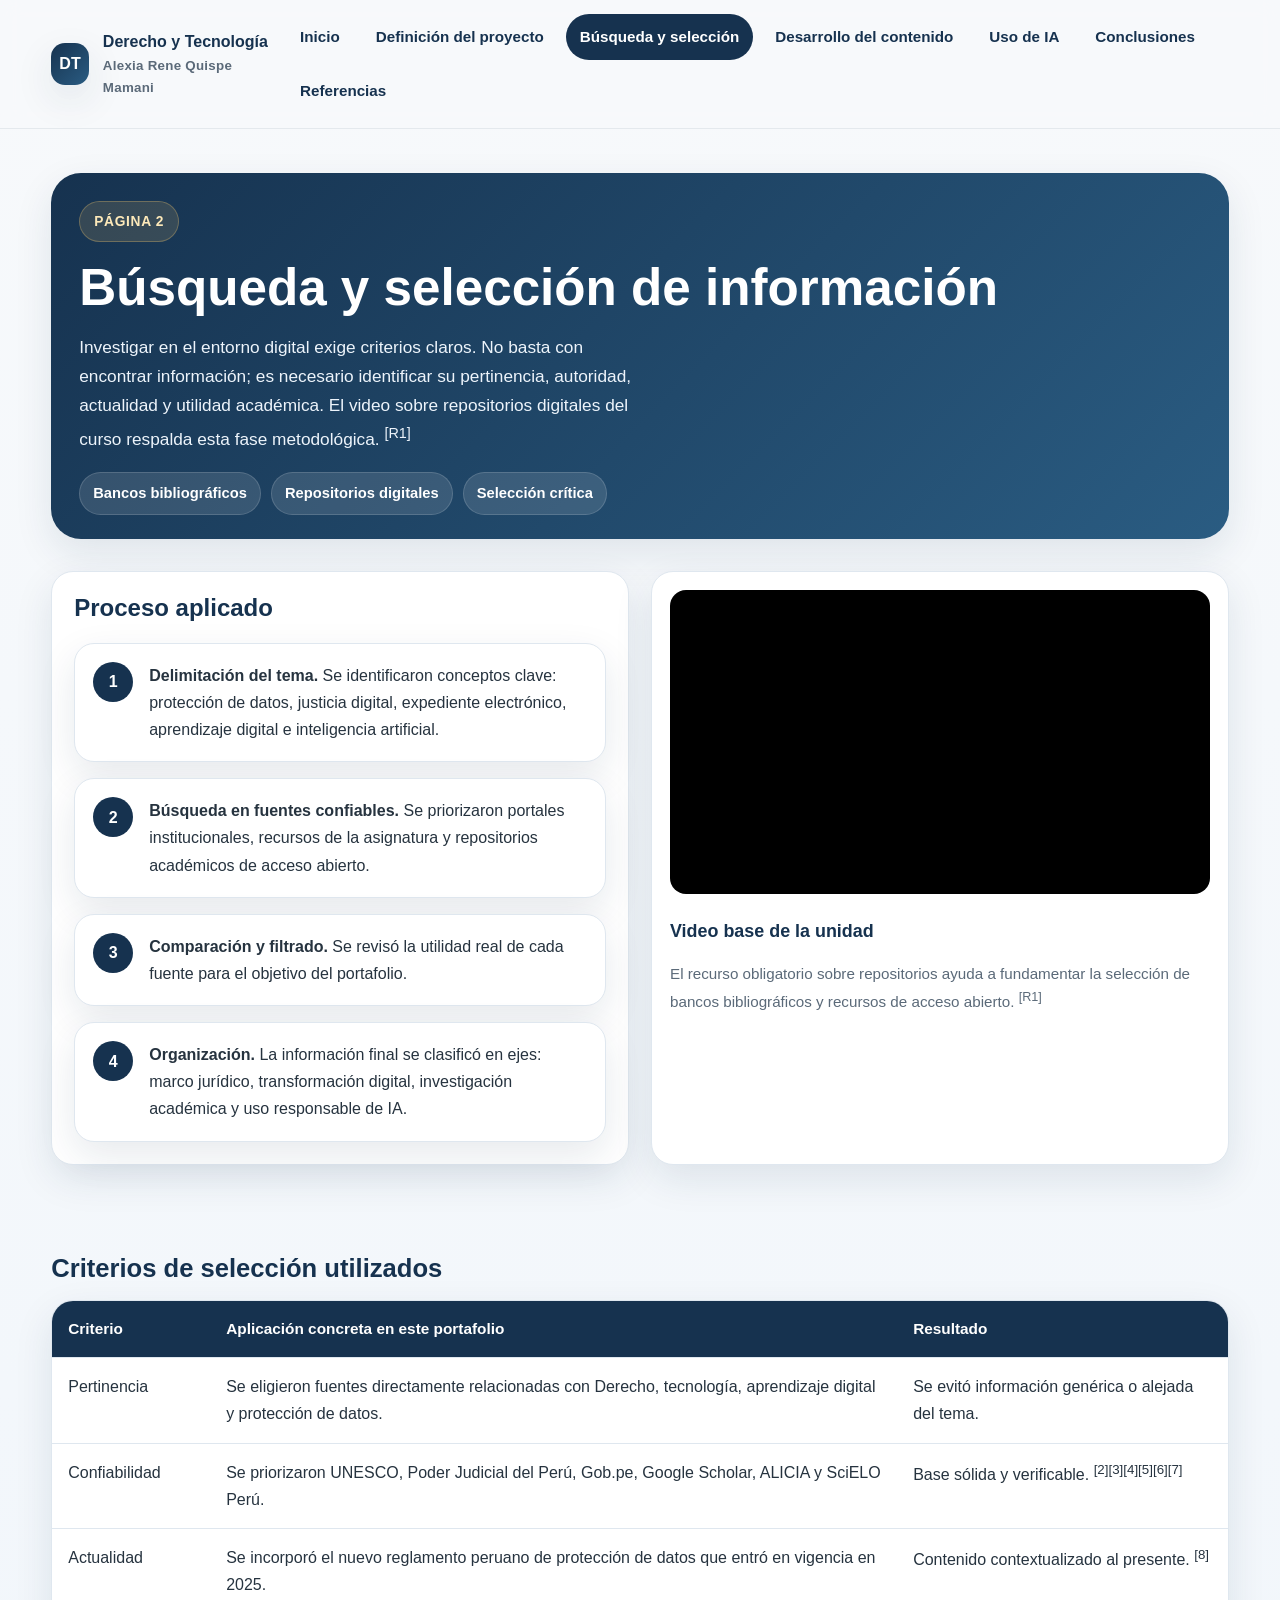
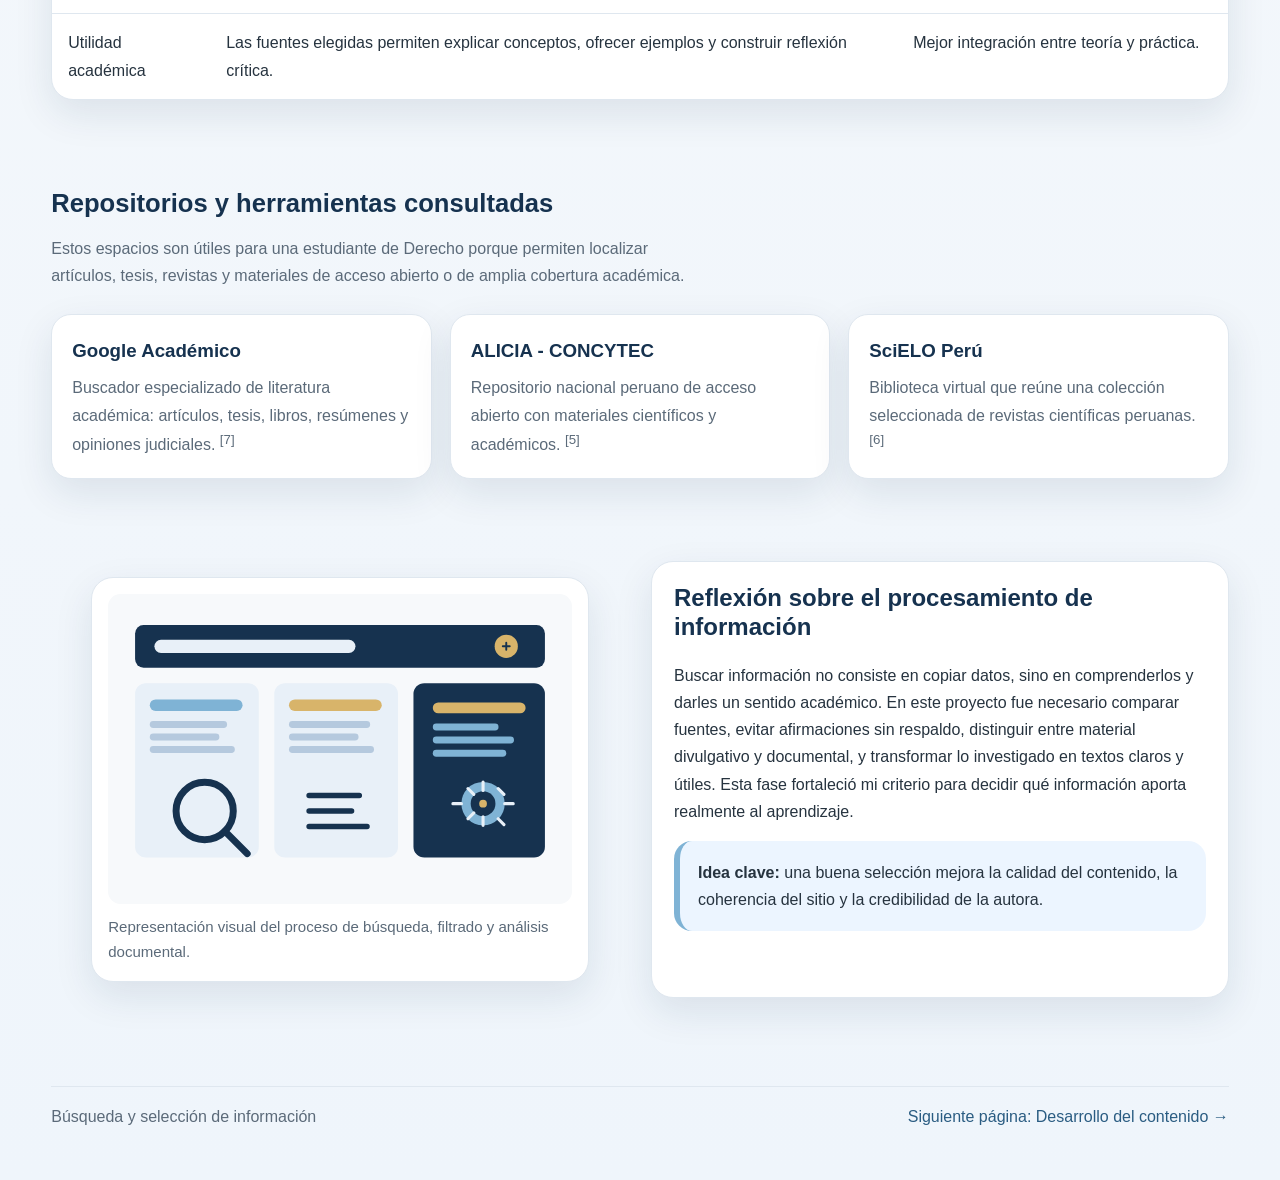
==== busqueda.html @ c864f61f "Nuevo" ====
<!doctype html>
<html lang="es">
<head>
  <meta charset="utf-8">
  <meta name="viewport" content="width=device-width, initial-scale=1">
  <title>Búsqueda y selección de información | Derecho y Tecnología</title>
  <meta name="description" content="Proceso de búsqueda, selección y procesamiento de información jurídica y académica.">
  <link rel="stylesheet" href="style.css">
</head>
<body id="top">
  <header class="topbar">
    <div class="wrapper nav">
      <a class="brand" href="index.html"><span class="brand-mark">DT</span><span>Derecho y Tecnología<small>Alexia Rene Quispe Mamani</small></span></a>
      <button class="menu-toggle" aria-label="Abrir menú">Menú</button>
      <nav class="nav-links">
        <a href="index.html">Inicio</a>
        <a href="proyecto.html">Definición del proyecto</a>
        <a href="busqueda.html">Búsqueda y selección</a>
        <a href="contenido.html">Desarrollo del contenido</a>
        <a href="ia.html">Uso de IA</a>
        <a href="conclusiones.html">Conclusiones</a>
        <a href="referencias.html">Referencias</a>
      </nav>
    </div>
  </header>

  <main>
    <section class="page-hero">
      <div class="wrapper page-hero-panel">
        <span class="kicker">Página 2</span>
        <h1>Búsqueda y selección de información</h1>
        <p>Investigar en el entorno digital exige criterios claros. No basta con encontrar información; es necesario identificar su pertinencia, autoridad, actualidad y utilidad académica. El video sobre repositorios digitales del curso respalda esta fase metodológica. <sup>[R1]</sup></p>
        <div class="page-meta">
          <span class="badge">Bancos bibliográficos</span>
          <span class="badge">Repositorios digitales</span>
          <span class="badge">Selección crítica</span>
        </div>
      </div>
    </section>

    <section class="section">
      <div class="wrapper grid-2">
        <article class="card">
          <h2>Proceso aplicado</h2>
          <div class="steps">
            <div class="step"><strong>Delimitación del tema.</strong> Se identificaron conceptos clave: protección de datos, justicia digital, expediente electrónico, aprendizaje digital e inteligencia artificial.</div>
            <div class="step"><strong>Búsqueda en fuentes confiables.</strong> Se priorizaron portales institucionales, recursos de la asignatura y repositorios académicos de acceso abierto.</div>
            <div class="step"><strong>Comparación y filtrado.</strong> Se revisó la utilidad real de cada fuente para el objetivo del portafolio.</div>
            <div class="step"><strong>Organización.</strong> La información final se clasificó en ejes: marco jurídico, transformación digital, investigación académica y uso responsable de IA.</div>
          </div>
        </article>
        <article class="video-card">
          <iframe src="https://www.youtube-nocookie.com/embed/v54XHqP-WAU" title="Repositorios de Recursos Educativos Digitales" loading="lazy" allowfullscreen></iframe>
          <h3>Video base de la unidad</h3>
          <p class="small">El recurso obligatorio sobre repositorios ayuda a fundamentar la selección de bancos bibliográficos y recursos de acceso abierto. <sup>[R1]</sup></p>
        </article>
      </div>
    </section>

    <section class="section">
      <div class="wrapper">
        <h2 class="section-title">Criterios de selección utilizados</h2>
        <div class="table-wrap">
          <table>
            <thead>
              <tr><th>Criterio</th><th>Aplicación concreta en este portafolio</th><th>Resultado</th></tr>
            </thead>
            <tbody>
              <tr><td>Pertinencia</td><td>Se eligieron fuentes directamente relacionadas con Derecho, tecnología, aprendizaje digital y protección de datos.</td><td>Se evitó información genérica o alejada del tema.</td></tr>
              <tr><td>Confiabilidad</td><td>Se priorizaron UNESCO, Poder Judicial del Perú, Gob.pe, Google Scholar, ALICIA y SciELO Perú.</td><td>Base sólida y verificable. <sup>[2][3][4][5][6][7]</sup></td></tr>
              <tr><td>Actualidad</td><td>Se incorporó el nuevo reglamento peruano de protección de datos que entró en vigencia en 2025.</td><td>Contenido contextualizado al presente. <sup>[8]</sup></td></tr>
              <tr><td>Utilidad académica</td><td>Las fuentes elegidas permiten explicar conceptos, ofrecer ejemplos y construir reflexión crítica.</td><td>Mejor integración entre teoría y práctica.</td></tr>
            </tbody>
          </table>
        </div>
      </div>
    </section>

    <section class="section">
      <div class="wrapper">
        <h2 class="section-title">Repositorios y herramientas consultadas</h2>
        <p class="section-intro">Estos espacios son útiles para una estudiante de Derecho porque permiten localizar artículos, tesis, revistas y materiales de acceso abierto o de amplia cobertura académica.</p>
        <div class="link-cards">
          <a class="link-card" href="https://scholar.google.com/?hl=es" target="_blank" rel="noopener">
            <h3>Google Académico</h3>
            <p>Buscador especializado de literatura académica: artículos, tesis, libros, resúmenes y opiniones judiciales. <sup>[7]</sup></p>
          </a>
          <a class="link-card" href="https://alicia.concytec.gob.pe/vufind/" target="_blank" rel="noopener">
            <h3>ALICIA - CONCYTEC</h3>
            <p>Repositorio nacional peruano de acceso abierto con materiales científicos y académicos. <sup>[5]</sup></p>
          </a>
          <a class="link-card" href="https://www.scielo.org.pe/" target="_blank" rel="noopener">
            <h3>SciELO Perú</h3>
            <p>Biblioteca virtual que reúne una colección seleccionada de revistas científicas peruanas. <sup>[6]</sup></p>
          </a>
        </div>
      </div>
    </section>

    <section class="section">
      <div class="wrapper grid-2">
        <figure class="figure">
          <img src="assets/search-research.svg" alt="Ilustración de investigación digital, búsqueda y evaluación de evidencias.">
          <figcaption>Representación visual del proceso de búsqueda, filtrado y análisis documental.</figcaption>
        </figure>
        <article class="card">
          <h2>Reflexión sobre el procesamiento de información</h2>
          <p>Buscar información no consiste en copiar datos, sino en comprenderlos y darles un sentido académico. En este proyecto fue necesario comparar fuentes, evitar afirmaciones sin respaldo, distinguir entre material divulgativo y documental, y transformar lo investigado en textos claros y útiles. Esta fase fortaleció mi criterio para decidir qué información aporta realmente al aprendizaje.</p>
          <div class="note"><strong>Idea clave:</strong> una buena selección mejora la calidad del contenido, la coherencia del sitio y la credibilidad de la autora.</div>
        </article>
      </div>
    </section>
  </main>

  <footer class="footer"><div class="wrapper footer-bar"><div>Búsqueda y selección de información</div><div><a href="contenido.html">Siguiente página: Desarrollo del contenido →</a></div></div></footer>
  <a class="to-top" href="#top" aria-label="Volver arriba">↑</a>
  <script src="script.js"></script>
</body>
</html>
---- style.css ----
:root{
  --bg:#f7f9fb;
  --surface:#ffffff;
  --surface-2:#eef4fa;
  --primary:#16324f;
  --primary-2:#2a5c82;
  --accent:#d8b46a;
  --accent-2:#7fb3d5;
  --text:#26333f;
  --muted:#5b6a79;
  --line:#dfe7ef;
  --success:#2f855a;
  --radius:22px;
  --shadow:0 14px 38px rgba(22,50,79,.10);
}
*{box-sizing:border-box}
html{scroll-behavior:smooth}
body{
  margin:0;
  font-family:Inter,Segoe UI,Arial,sans-serif;
  background:linear-gradient(180deg,#f7f9fb 0%, #eff5fb 100%);
  color:var(--text);
  line-height:1.7;
}
a{color:var(--primary-2);text-decoration:none}
a:hover{text-decoration:underline}
img{max-width:100%;display:block}
.wrapper{width:min(1180px,92vw);margin:0 auto}
.topbar{position:sticky;top:0;z-index:1000;background:rgba(247,249,251,.88);backdrop-filter:blur(10px);border-bottom:1px solid rgba(22,50,79,.08)}
.nav{display:flex;align-items:center;justify-content:space-between;gap:18px;padding:14px 0}
.brand{display:flex;align-items:center;gap:14px;font-weight:800;color:var(--primary)}
.brand-mark{width:42px;height:42px;border-radius:14px;background:linear-gradient(135deg,var(--primary),var(--primary-2));display:grid;place-items:center;color:#fff;font-weight:900;box-shadow:var(--shadow)}
.brand small{display:block;color:var(--muted);font-weight:600;letter-spacing:.02em}
.menu-toggle{display:none;border:0;background:var(--primary);color:#fff;border-radius:12px;padding:11px 14px;font-weight:700;cursor:pointer}
.nav-links{display:flex;flex-wrap:wrap;gap:8px;align-items:center}
.nav-links a{padding:10px 14px;border-radius:999px;color:var(--primary);font-weight:700;font-size:.95rem}
.nav-links a.active,.nav-links a:hover{background:var(--primary);color:#fff;text-decoration:none}
.hero{padding:54px 0 30px}
.hero-panel{display:grid;grid-template-columns:1.18fr .82fr;gap:28px;align-items:center;background:linear-gradient(135deg,var(--primary),#214c73);color:#fff;border-radius:34px;padding:30px;box-shadow:var(--shadow)}
.kicker{display:inline-flex;align-items:center;gap:8px;background:rgba(216,180,106,.16);border:1px solid rgba(216,180,106,.35);padding:8px 14px;border-radius:999px;font-size:.86rem;font-weight:800;letter-spacing:.05em;text-transform:uppercase;color:#fde9b9}
.hero h1,.page-hero h1{font-size:clamp(2rem,4vw,4rem);line-height:1.08;margin:18px 0 10px}
.hero p.lead,.page-hero p{font-size:1.08rem;color:#edf4fb;max-width:60ch}
.hero-meta{display:flex;flex-wrap:wrap;gap:12px;margin:22px 0}
.badge{background:rgba(255,255,255,.12);padding:8px 13px;border-radius:999px;font-weight:700;font-size:.92rem;border:1px solid rgba(255,255,255,.15)}
.button-row{display:flex;flex-wrap:wrap;gap:12px;margin-top:24px}
.btn{display:inline-flex;align-items:center;justify-content:center;padding:13px 18px;border-radius:14px;font-weight:800;transition:.2s ease;background:var(--accent);color:var(--primary);border:0;box-shadow:var(--shadow)}
.btn:hover{transform:translateY(-1px);text-decoration:none}
.btn.secondary{background:rgba(255,255,255,.10);color:#fff;border:1px solid rgba(255,255,255,.18);box-shadow:none}
.section{padding:22px 0 60px}
.grid-2{display:grid;grid-template-columns:repeat(2,minmax(0,1fr));gap:22px}
.grid-3{display:grid;grid-template-columns:repeat(3,minmax(0,1fr));gap:22px}
.grid-4{display:grid;grid-template-columns:repeat(4,minmax(0,1fr));gap:18px}
.card{background:var(--surface);border:1px solid var(--line);border-radius:var(--radius);padding:22px;box-shadow:var(--shadow)}
.card h2,.card h3{color:var(--primary);line-height:1.2;margin-top:0}
.card h3{font-size:1.2rem}
.card ul{padding-left:18px;margin:8px 0 0}
.card li{margin:.28rem 0}
.section-title{margin:0 0 10px;color:var(--primary);font-size:clamp(1.45rem,2vw,2.1rem)}
.section-intro{margin:0 0 24px;color:var(--muted);max-width:72ch}
.page-hero{padding:44px 0 10px}
.page-hero-panel{background:linear-gradient(135deg,var(--primary),var(--primary-2));color:#fff;border-radius:30px;padding:28px 28px 24px;box-shadow:var(--shadow)}
.page-hero .page-meta{display:flex;flex-wrap:wrap;gap:10px;margin-top:18px}
.quick-facts{display:grid;grid-template-columns:repeat(4,minmax(0,1fr));gap:16px;margin-top:22px}
.fact{background:var(--surface);padding:18px;border-radius:18px;border:1px solid var(--line);box-shadow:var(--shadow)}
.fact strong{display:block;font-size:1.6rem;color:var(--primary)}
.fact span{color:var(--muted);font-weight:700}
.highlight{background:linear-gradient(180deg,#fffdf8,#fff);border:1px solid rgba(216,180,106,.35);padding:18px;border-radius:18px}
.note{background:#ecf5ff;border-left:6px solid var(--accent-2);padding:18px;border-radius:18px}
.quote{background:var(--primary);color:#fff;padding:24px;border-radius:22px;box-shadow:var(--shadow)}
.quote p{margin:0;font-size:1.08rem}
.table-wrap{overflow:auto;background:var(--surface);border-radius:22px;border:1px solid var(--line);box-shadow:var(--shadow)}
table{width:100%;border-collapse:collapse}
th,td{padding:15px 16px;text-align:left;border-bottom:1px solid var(--line);vertical-align:top}
th{background:var(--primary);color:#fff;font-size:.96rem}
tr:last-child td{border-bottom:0}
.steps{counter-reset:item;display:grid;gap:16px}
.step{position:relative;padding-left:66px;background:var(--surface);border:1px solid var(--line);border-radius:20px;padding:18px 18px 18px 74px;box-shadow:var(--shadow)}
.step::before{counter-increment:item;content:counter(item);position:absolute;left:18px;top:18px;width:40px;height:40px;border-radius:50%;display:grid;place-items:center;background:var(--primary);color:#fff;font-weight:900}
.timeline{display:grid;gap:14px}
.timeline-item{display:grid;grid-template-columns:110px 1fr;gap:16px;align-items:start;background:var(--surface);border:1px solid var(--line);padding:16px;border-radius:18px;box-shadow:var(--shadow)}
.timeline-item .time{font-weight:900;color:var(--primary)}
.video-grid{display:grid;grid-template-columns:repeat(2,minmax(0,1fr));gap:20px}
.video-card{background:var(--surface);padding:18px;border-radius:22px;border:1px solid var(--line);box-shadow:var(--shadow)}
.video-card iframe{width:100%;aspect-ratio:16/9;border:0;border-radius:16px;background:#000}
.video-card h3{margin:14px 0 6px;font-size:1.12rem;color:var(--primary)}
.figure{background:var(--surface);border:1px solid var(--line);padding:16px;border-radius:22px;box-shadow:var(--shadow)}
.figure figcaption{font-size:.94rem;color:var(--muted);margin-top:10px}
.link-cards{display:grid;grid-template-columns:repeat(3,minmax(0,1fr));gap:18px}
.link-card{display:block;background:var(--surface);border:1px solid var(--line);padding:20px;border-radius:20px;box-shadow:var(--shadow);color:inherit}
.link-card h3{margin:0 0 8px;color:var(--primary)}
.link-card p{margin:0;color:var(--muted)}
.callout-list{display:grid;gap:12px}
.callout{display:flex;gap:14px;align-items:flex-start;background:var(--surface);padding:16px;border-radius:18px;border:1px solid var(--line);box-shadow:var(--shadow)}
.callout .icon{width:42px;height:42px;border-radius:14px;background:linear-gradient(135deg,var(--primary),var(--primary-2));display:grid;place-items:center;color:#fff;font-weight:900;flex:0 0 auto}
.refs{display:grid;gap:14px}
.ref-item{background:var(--surface);padding:16px;border:1px solid var(--line);border-radius:18px;box-shadow:var(--shadow)}
.ref-item small{display:block;color:var(--muted);margin-top:6px}
.license{display:grid;grid-template-columns:repeat(3,minmax(0,1fr));gap:18px}
.license .card{height:100%}
.footer{padding:28px 0 50px;color:var(--muted)}
.footer-bar{display:flex;justify-content:space-between;gap:12px;flex-wrap:wrap;padding-top:16px;border-top:1px solid var(--line)}
.to-top{position:fixed;right:18px;bottom:18px;width:48px;height:48px;border-radius:50%;background:var(--primary);color:#fff;display:grid;place-items:center;box-shadow:var(--shadow);opacity:0;pointer-events:none;transition:.22s ease}
.to-top.visible{opacity:1;pointer-events:auto}
.accent{color:var(--accent)}
.small{font-size:.95rem;color:var(--muted)}
.center{text-align:center}
@media (max-width:960px){
  .hero-panel,.grid-2,.grid-3,.video-grid,.license,.link-cards{grid-template-columns:1fr}
  .grid-4,.quick-facts{grid-template-columns:repeat(2,minmax(0,1fr))}
}
@media (max-width:760px){
  .menu-toggle{display:inline-flex}
  .nav{align-items:flex-start}
  .nav-links{display:none;flex-direction:column;align-items:stretch;width:100%;padding-top:10px}
  .nav-links.open{display:flex}
  .timeline-item{grid-template-columns:1fr}
  .grid-4,.quick-facts{grid-template-columns:1fr}
  .hero{padding-top:24px}
  .hero-panel,.page-hero-panel{padding:22px}
}
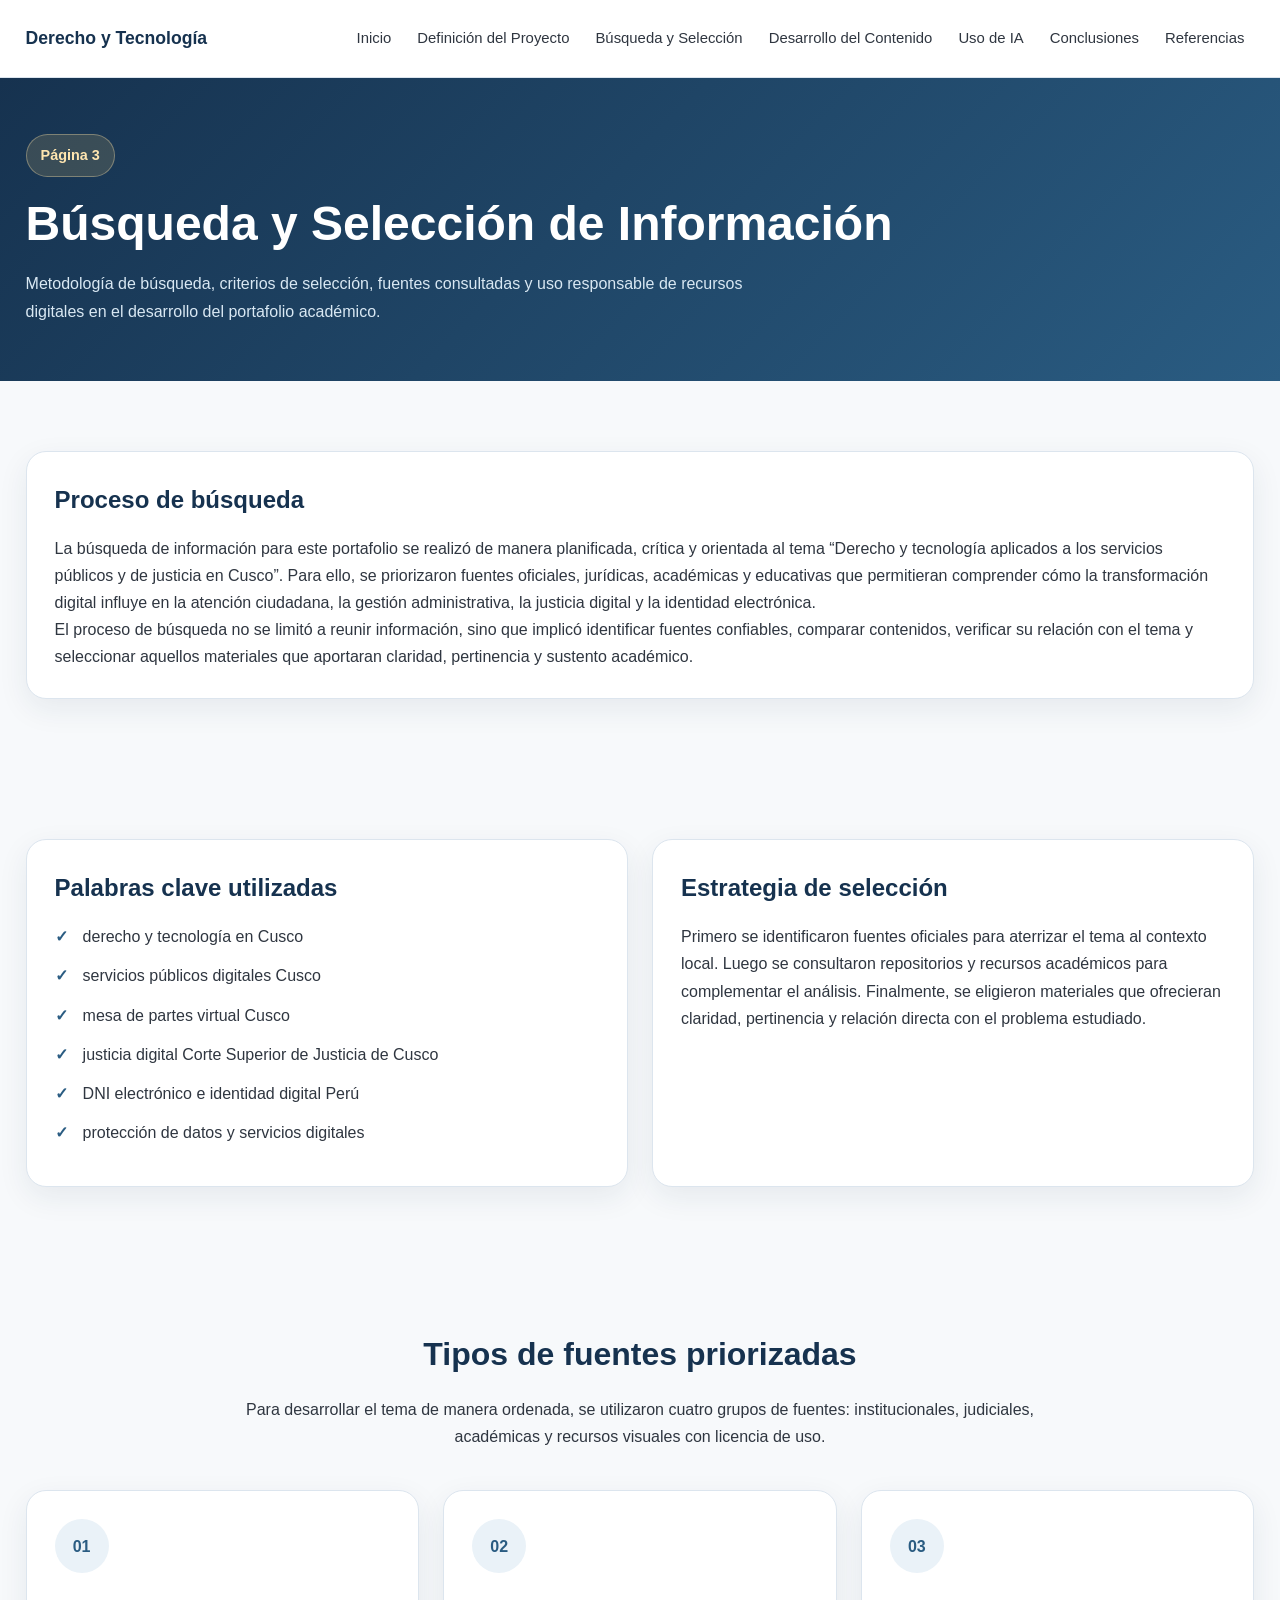
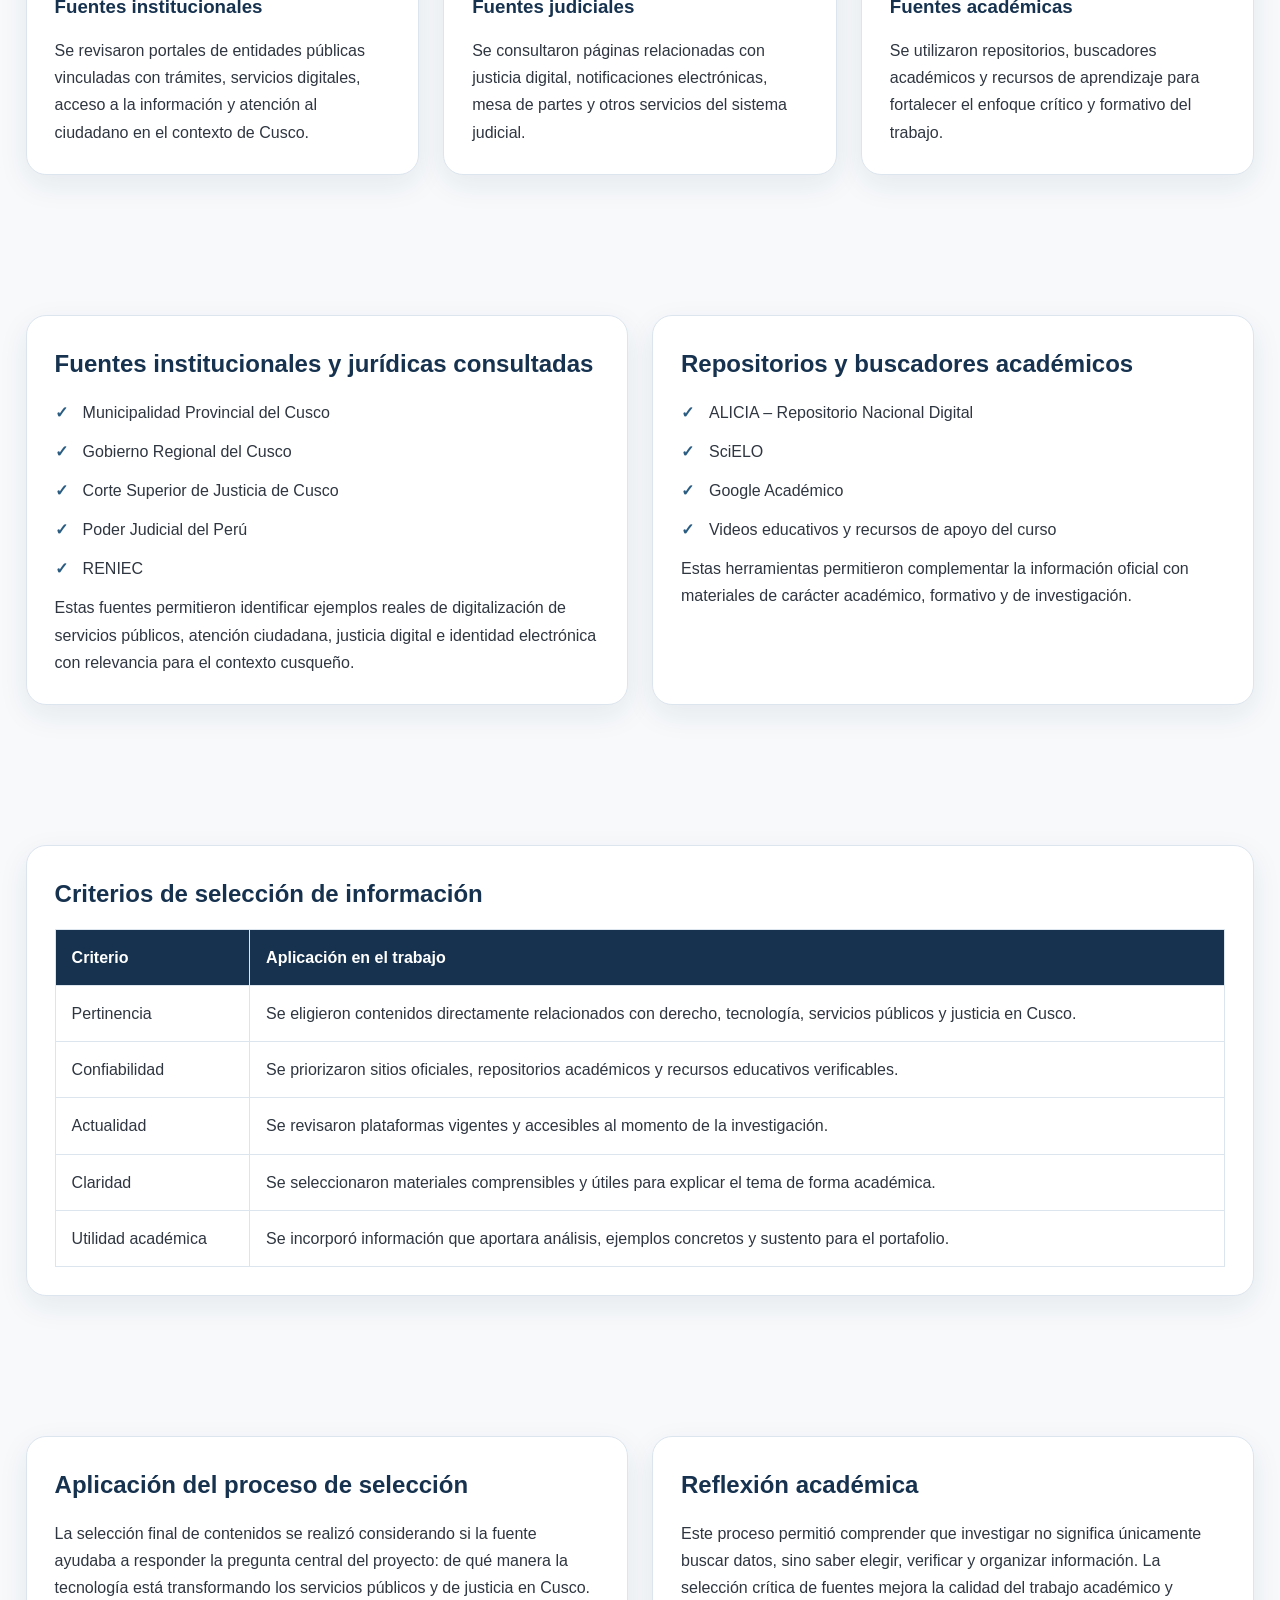
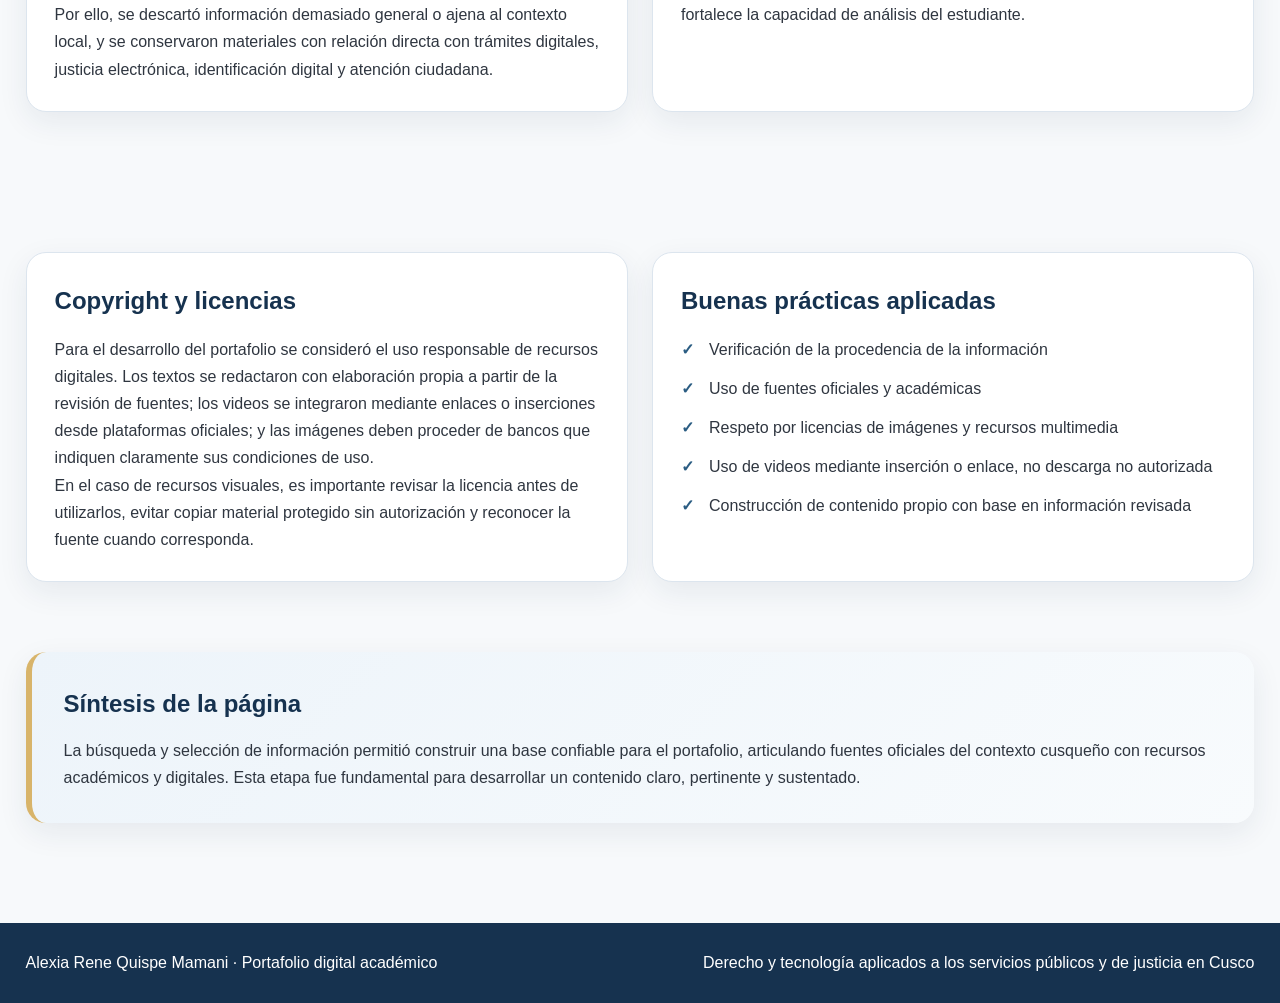
==== commit 4fb106b6: "Versión final del sitio con mejoras de contenido, portada e imágenes" ====
--- a/busqueda.html
+++ b/busqueda.html
@@ -1,22 +1,29 @@
-<!doctype html>
+<!DOCTYPE html>
 <html lang="es">
 <head>
-  <meta charset="utf-8">
-  <meta name="viewport" content="width=device-width, initial-scale=1">
-  <title>Búsqueda y selección de información | Derecho y Tecnología</title>
-  <meta name="description" content="Proceso de búsqueda, selección y procesamiento de información jurídica y académica.">
+  <meta charset="UTF-8">
+  <meta name="viewport" content="width=device-width, initial-scale=1.0">
+  <title>Búsqueda y Selección de Información</title>
+  <meta name="description" content="Portafolio digital académico sobre derecho y tecnología aplicados a los servicios públicos y de justicia en Cusco.">
+  <meta name="theme-color" content="#16324F">
   <link rel="stylesheet" href="style.css">
 </head>
-<body id="top">
-  <header class="topbar">
-    <div class="wrapper nav">
-      <a class="brand" href="index.html"><span class="brand-mark">DT</span><span>Derecho y Tecnología<small>Alexia Rene Quispe Mamani</small></span></a>
-      <button class="menu-toggle" aria-label="Abrir menú">Menú</button>
-      <nav class="nav-links">
+<body>
+  <a class="skip-link" href="#main-content">Saltar al contenido</a>
+
+  <header class="site-header">
+    <div class="container nav-container">
+      <a href="index.html" class="logo">Derecho y Tecnología</a>
+
+      <button class="nav-toggle" aria-label="Abrir menú" aria-expanded="false">
+        ☰
+      </button>
+
+      <nav class="nav">
         <a href="index.html">Inicio</a>
-        <a href="proyecto.html">Definición del proyecto</a>
-        <a href="busqueda.html">Búsqueda y selección</a>
-        <a href="contenido.html">Desarrollo del contenido</a>
+        <a href="proyecto.html">Definición del Proyecto</a>
+        <a href="busqueda.html">Búsqueda y Selección</a>
+        <a href="contenido.html">Desarrollo del Contenido</a>
         <a href="ia.html">Uso de IA</a>
         <a href="conclusiones.html">Conclusiones</a>
         <a href="referencias.html">Referencias</a>
@@ -24,96 +31,251 @@
     </div>
   </header>
 
-  <main>
-    <section class="page-hero">
-      <div class="wrapper page-hero-panel">
-        <span class="kicker">Página 2</span>
-        <h1>Búsqueda y selección de información</h1>
-        <p>Investigar en el entorno digital exige criterios claros. No basta con encontrar información; es necesario identificar su pertinencia, autoridad, actualidad y utilidad académica. El video sobre repositorios digitales del curso respalda esta fase metodológica. <sup>[R1]</sup></p>
-        <div class="page-meta">
-          <span class="badge">Bancos bibliográficos</span>
-          <span class="badge">Repositorios digitales</span>
-          <span class="badge">Selección crítica</span>
-        </div>
-      </div>
-    </section>
-
-    <section class="section">
-      <div class="wrapper grid-2">
-        <article class="card">
-          <h2>Proceso aplicado</h2>
-          <div class="steps">
-            <div class="step"><strong>Delimitación del tema.</strong> Se identificaron conceptos clave: protección de datos, justicia digital, expediente electrónico, aprendizaje digital e inteligencia artificial.</div>
-            <div class="step"><strong>Búsqueda en fuentes confiables.</strong> Se priorizaron portales institucionales, recursos de la asignatura y repositorios académicos de acceso abierto.</div>
-            <div class="step"><strong>Comparación y filtrado.</strong> Se revisó la utilidad real de cada fuente para el objetivo del portafolio.</div>
-            <div class="step"><strong>Organización.</strong> La información final se clasificó en ejes: marco jurídico, transformación digital, investigación académica y uso responsable de IA.</div>
+  <main id="main-content">
+    <section class="page-banner">
+      <div class="container">
+        <span class="badge">Página 3</span>
+        <h1>Búsqueda y Selección de Información</h1>
+        <p>
+          Metodología de búsqueda, criterios de selección, fuentes consultadas y uso responsable
+          de recursos digitales en el desarrollo del portafolio académico.
+        </p>
+      </div>
+    </section>
+
+    <section class="section">
+      <div class="container">
+        <div class="content-box">
+          <h2>Proceso de búsqueda</h2>
+          <p>
+            La búsqueda de información para este portafolio se realizó de manera planificada,
+            crítica y orientada al tema “Derecho y tecnología aplicados a los servicios públicos
+            y de justicia en Cusco”. Para ello, se priorizaron fuentes oficiales, jurídicas,
+            académicas y educativas que permitieran comprender cómo la transformación digital
+            influye en la atención ciudadana, la gestión administrativa, la justicia digital y la identidad electrónica.
+          </p>
+          <p>
+            El proceso de búsqueda no se limitó a reunir información, sino que implicó identificar
+            fuentes confiables, comparar contenidos, verificar su relación con el tema y seleccionar
+            aquellos materiales que aportaran claridad, pertinencia y sustento académico.
+          </p>
+        </div>
+      </div>
+    </section>
+
+    <section class="section">
+      <div class="container two-columns">
+        <div class="content-box">
+          <h2>Palabras clave utilizadas</h2>
+          <ul class="check-list">
+            <li>derecho y tecnología en Cusco</li>
+            <li>servicios públicos digitales Cusco</li>
+            <li>mesa de partes virtual Cusco</li>
+            <li>justicia digital Corte Superior de Justicia de Cusco</li>
+            <li>DNI electrónico e identidad digital Perú</li>
+            <li>protección de datos y servicios digitales</li>
+          </ul>
+        </div>
+
+        <div class="content-box">
+          <h2>Estrategia de selección</h2>
+          <p>
+            Primero se identificaron fuentes oficiales para aterrizar el tema al contexto local.
+            Luego se consultaron repositorios y recursos académicos para complementar el análisis.
+            Finalmente, se eligieron materiales que ofrecieran claridad, pertinencia y relación directa
+            con el problema estudiado.
+          </p>
+        </div>
+      </div>
+    </section>
+
+    <section class="section">
+      <div class="container">
+        <div class="section-heading">
+          <h2>Tipos de fuentes priorizadas</h2>
+          <p>
+            Para desarrollar el tema de manera ordenada, se utilizaron cuatro grupos de fuentes:
+            institucionales, judiciales, académicas y recursos visuales con licencia de uso.
+          </p>
+        </div>
+
+        <div class="cards">
+          <article class="card">
+            <div class="icon-circle">01</div>
+            <h3>Fuentes institucionales</h3>
+            <p>
+              Se revisaron portales de entidades públicas vinculadas con trámites, servicios
+              digitales, acceso a la información y atención al ciudadano en el contexto de Cusco.
+            </p>
+          </article>
+
+          <article class="card">
+            <div class="icon-circle">02</div>
+            <h3>Fuentes judiciales</h3>
+            <p>
+              Se consultaron páginas relacionadas con justicia digital, notificaciones electrónicas,
+              mesa de partes y otros servicios del sistema judicial.
+            </p>
+          </article>
+
+          <article class="card">
+            <div class="icon-circle">03</div>
+            <h3>Fuentes académicas</h3>
+            <p>
+              Se utilizaron repositorios, buscadores académicos y recursos de aprendizaje para
+              fortalecer el enfoque crítico y formativo del trabajo.
+            </p>
+          </article>
+        </div>
+      </div>
+    </section>
+
+    <section class="section">
+      <div class="container two-columns">
+        <div class="content-box">
+          <h2>Fuentes institucionales y jurídicas consultadas</h2>
+          <ul class="check-list">
+            <li>Municipalidad Provincial del Cusco</li>
+            <li>Gobierno Regional del Cusco</li>
+            <li>Corte Superior de Justicia de Cusco</li>
+            <li>Poder Judicial del Perú</li>
+            <li>RENIEC</li>
+          </ul>
+          <p>
+            Estas fuentes permitieron identificar ejemplos reales de digitalización de servicios públicos,
+            atención ciudadana, justicia digital e identidad electrónica con relevancia para el contexto cusqueño.
+          </p>
+        </div>
+
+        <div class="content-box">
+          <h2>Repositorios y buscadores académicos</h2>
+          <ul class="check-list">
+            <li>ALICIA – Repositorio Nacional Digital</li>
+            <li>SciELO</li>
+            <li>Google Académico</li>
+            <li>Videos educativos y recursos de apoyo del curso</li>
+          </ul>
+          <p>
+            Estas herramientas permitieron complementar la información oficial con materiales de carácter académico,
+            formativo y de investigación.
+          </p>
+        </div>
+      </div>
+    </section>
+
+    <section class="section">
+      <div class="container">
+        <div class="content-box">
+          <h2>Criterios de selección de información</h2>
+          <div class="table-wrapper">
+            <table>
+              <thead>
+                <tr>
+                  <th>Criterio</th>
+                  <th>Aplicación en el trabajo</th>
+                </tr>
+              </thead>
+              <tbody>
+                <tr>
+                  <td>Pertinencia</td>
+                  <td>Se eligieron contenidos directamente relacionados con derecho, tecnología, servicios públicos y justicia en Cusco.</td>
+                </tr>
+                <tr>
+                  <td>Confiabilidad</td>
+                  <td>Se priorizaron sitios oficiales, repositorios académicos y recursos educativos verificables.</td>
+                </tr>
+                <tr>
+                  <td>Actualidad</td>
+                  <td>Se revisaron plataformas vigentes y accesibles al momento de la investigación.</td>
+                </tr>
+                <tr>
+                  <td>Claridad</td>
+                  <td>Se seleccionaron materiales comprensibles y útiles para explicar el tema de forma académica.</td>
+                </tr>
+                <tr>
+                  <td>Utilidad académica</td>
+                  <td>Se incorporó información que aportara análisis, ejemplos concretos y sustento para el portafolio.</td>
+                </tr>
+              </tbody>
+            </table>
           </div>
-        </article>
-        <article class="video-card">
-          <iframe src="https://www.youtube-nocookie.com/embed/v54XHqP-WAU" title="Repositorios de Recursos Educativos Digitales" loading="lazy" allowfullscreen></iframe>
-          <h3>Video base de la unidad</h3>
-          <p class="small">El recurso obligatorio sobre repositorios ayuda a fundamentar la selección de bancos bibliográficos y recursos de acceso abierto. <sup>[R1]</sup></p>
-        </article>
-      </div>
-    </section>
-
-    <section class="section">
-      <div class="wrapper">
-        <h2 class="section-title">Criterios de selección utilizados</h2>
-        <div class="table-wrap">
-          <table>
-            <thead>
-              <tr><th>Criterio</th><th>Aplicación concreta en este portafolio</th><th>Resultado</th></tr>
-            </thead>
-            <tbody>
-              <tr><td>Pertinencia</td><td>Se eligieron fuentes directamente relacionadas con Derecho, tecnología, aprendizaje digital y protección de datos.</td><td>Se evitó información genérica o alejada del tema.</td></tr>
-              <tr><td>Confiabilidad</td><td>Se priorizaron UNESCO, Poder Judicial del Perú, Gob.pe, Google Scholar, ALICIA y SciELO Perú.</td><td>Base sólida y verificable. <sup>[2][3][4][5][6][7]</sup></td></tr>
-              <tr><td>Actualidad</td><td>Se incorporó el nuevo reglamento peruano de protección de datos que entró en vigencia en 2025.</td><td>Contenido contextualizado al presente. <sup>[8]</sup></td></tr>
-              <tr><td>Utilidad académica</td><td>Las fuentes elegidas permiten explicar conceptos, ofrecer ejemplos y construir reflexión crítica.</td><td>Mejor integración entre teoría y práctica.</td></tr>
-            </tbody>
-          </table>
-        </div>
-      </div>
-    </section>
-
-    <section class="section">
-      <div class="wrapper">
-        <h2 class="section-title">Repositorios y herramientas consultadas</h2>
-        <p class="section-intro">Estos espacios son útiles para una estudiante de Derecho porque permiten localizar artículos, tesis, revistas y materiales de acceso abierto o de amplia cobertura académica.</p>
-        <div class="link-cards">
-          <a class="link-card" href="https://scholar.google.com/?hl=es" target="_blank" rel="noopener">
-            <h3>Google Académico</h3>
-            <p>Buscador especializado de literatura académica: artículos, tesis, libros, resúmenes y opiniones judiciales. <sup>[7]</sup></p>
-          </a>
-          <a class="link-card" href="https://alicia.concytec.gob.pe/vufind/" target="_blank" rel="noopener">
-            <h3>ALICIA - CONCYTEC</h3>
-            <p>Repositorio nacional peruano de acceso abierto con materiales científicos y académicos. <sup>[5]</sup></p>
-          </a>
-          <a class="link-card" href="https://www.scielo.org.pe/" target="_blank" rel="noopener">
-            <h3>SciELO Perú</h3>
-            <p>Biblioteca virtual que reúne una colección seleccionada de revistas científicas peruanas. <sup>[6]</sup></p>
-          </a>
-        </div>
-      </div>
-    </section>
-
-    <section class="section">
-      <div class="wrapper grid-2">
-        <figure class="figure">
-          <img src="assets/search-research.svg" alt="Ilustración de investigación digital, búsqueda y evaluación de evidencias.">
-          <figcaption>Representación visual del proceso de búsqueda, filtrado y análisis documental.</figcaption>
-        </figure>
-        <article class="card">
-          <h2>Reflexión sobre el procesamiento de información</h2>
-          <p>Buscar información no consiste en copiar datos, sino en comprenderlos y darles un sentido académico. En este proyecto fue necesario comparar fuentes, evitar afirmaciones sin respaldo, distinguir entre material divulgativo y documental, y transformar lo investigado en textos claros y útiles. Esta fase fortaleció mi criterio para decidir qué información aporta realmente al aprendizaje.</p>
-          <div class="note"><strong>Idea clave:</strong> una buena selección mejora la calidad del contenido, la coherencia del sitio y la credibilidad de la autora.</div>
-        </article>
+        </div>
+      </div>
+    </section>
+
+    <section class="section">
+      <div class="container two-columns">
+        <div class="content-box">
+          <h2>Aplicación del proceso de selección</h2>
+          <p>
+            La selección final de contenidos se realizó considerando si la fuente ayudaba a responder
+            la pregunta central del proyecto: de qué manera la tecnología está transformando los servicios
+            públicos y de justicia en Cusco. Por ello, se descartó información demasiado general o ajena
+            al contexto local, y se conservaron materiales con relación directa con trámites digitales,
+            justicia electrónica, identificación digital y atención ciudadana.
+          </p>
+        </div>
+
+        <div class="content-box">
+          <h2>Reflexión académica</h2>
+          <p>
+            Este proceso permitió comprender que investigar no significa únicamente buscar datos,
+            sino saber elegir, verificar y organizar información. La selección crítica de fuentes
+            mejora la calidad del trabajo académico y fortalece la capacidad de análisis del estudiante.
+          </p>
+        </div>
+      </div>
+    </section>
+
+    <section class="section">
+      <div class="container two-columns">
+        <div class="content-box">
+          <h2>Copyright y licencias</h2>
+          <p>
+            Para el desarrollo del portafolio se consideró el uso responsable de recursos digitales.
+            Los textos se redactaron con elaboración propia a partir de la revisión de fuentes; los videos
+            se integraron mediante enlaces o inserciones desde plataformas oficiales; y las imágenes deben
+            proceder de bancos que indiquen claramente sus condiciones de uso.
+          </p>
+          <p>
+            En el caso de recursos visuales, es importante revisar la licencia antes de utilizarlos,
+            evitar copiar material protegido sin autorización y reconocer la fuente cuando corresponda.
+          </p>
+        </div>
+
+        <div class="content-box">
+          <h2>Buenas prácticas aplicadas</h2>
+          <ul class="check-list">
+            <li>Verificación de la procedencia de la información</li>
+            <li>Uso de fuentes oficiales y académicas</li>
+            <li>Respeto por licencias de imágenes y recursos multimedia</li>
+            <li>Uso de videos mediante inserción o enlace, no descarga no autorizada</li>
+            <li>Construcción de contenido propio con base en información revisada</li>
+          </ul>
+        </div>
+      </div>
+    </section>
+
+    <section class="section section-highlight">
+      <div class="container highlight-box">
+        <h2>Síntesis de la página</h2>
+        <p>
+          La búsqueda y selección de información permitió construir una base confiable para el portafolio,
+          articulando fuentes oficiales del contexto cusqueño con recursos académicos y digitales.
+          Esta etapa fue fundamental para desarrollar un contenido claro, pertinente y sustentado.
+        </p>
       </div>
     </section>
   </main>
 
-  <footer class="footer"><div class="wrapper footer-bar"><div>Búsqueda y selección de información</div><div><a href="contenido.html">Siguiente página: Desarrollo del contenido →</a></div></div></footer>
-  <a class="to-top" href="#top" aria-label="Volver arriba">↑</a>
+  <footer class="site-footer">
+    <div class="container footer-content">
+      <p>Alexia Rene Quispe Mamani · Portafolio digital académico</p>
+      <p>Derecho y tecnología aplicados a los servicios públicos y de justicia en Cusco</p>
+    </div>
+  </footer>
+
+  <button class="back-to-top" aria-label="Volver arriba">↑</button>
   <script src="script.js"></script>
 </body>
-</html>
+</html>
--- a/style.css
+++ b/style.css
@@ -1,120 +1,652 @@
-:root{
-  --bg:#f7f9fb;
-  --surface:#ffffff;
-  --surface-2:#eef4fa;
-  --primary:#16324f;
-  --primary-2:#2a5c82;
-  --accent:#d8b46a;
-  --accent-2:#7fb3d5;
-  --text:#26333f;
-  --muted:#5b6a79;
-  --line:#dfe7ef;
-  --success:#2f855a;
-  --radius:22px;
-  --shadow:0 14px 38px rgba(22,50,79,.10);
-}
-*{box-sizing:border-box}
-html{scroll-behavior:smooth}
-body{
-  margin:0;
-  font-family:Inter,Segoe UI,Arial,sans-serif;
-  background:linear-gradient(180deg,#f7f9fb 0%, #eff5fb 100%);
-  color:var(--text);
-  line-height:1.7;
-}
-a{color:var(--primary-2);text-decoration:none}
-a:hover{text-decoration:underline}
-img{max-width:100%;display:block}
-.wrapper{width:min(1180px,92vw);margin:0 auto}
-.topbar{position:sticky;top:0;z-index:1000;background:rgba(247,249,251,.88);backdrop-filter:blur(10px);border-bottom:1px solid rgba(22,50,79,.08)}
-.nav{display:flex;align-items:center;justify-content:space-between;gap:18px;padding:14px 0}
-.brand{display:flex;align-items:center;gap:14px;font-weight:800;color:var(--primary)}
-.brand-mark{width:42px;height:42px;border-radius:14px;background:linear-gradient(135deg,var(--primary),var(--primary-2));display:grid;place-items:center;color:#fff;font-weight:900;box-shadow:var(--shadow)}
-.brand small{display:block;color:var(--muted);font-weight:600;letter-spacing:.02em}
-.menu-toggle{display:none;border:0;background:var(--primary);color:#fff;border-radius:12px;padding:11px 14px;font-weight:700;cursor:pointer}
-.nav-links{display:flex;flex-wrap:wrap;gap:8px;align-items:center}
-.nav-links a{padding:10px 14px;border-radius:999px;color:var(--primary);font-weight:700;font-size:.95rem}
-.nav-links a.active,.nav-links a:hover{background:var(--primary);color:#fff;text-decoration:none}
-.hero{padding:54px 0 30px}
-.hero-panel{display:grid;grid-template-columns:1.18fr .82fr;gap:28px;align-items:center;background:linear-gradient(135deg,var(--primary),#214c73);color:#fff;border-radius:34px;padding:30px;box-shadow:var(--shadow)}
-.kicker{display:inline-flex;align-items:center;gap:8px;background:rgba(216,180,106,.16);border:1px solid rgba(216,180,106,.35);padding:8px 14px;border-radius:999px;font-size:.86rem;font-weight:800;letter-spacing:.05em;text-transform:uppercase;color:#fde9b9}
-.hero h1,.page-hero h1{font-size:clamp(2rem,4vw,4rem);line-height:1.08;margin:18px 0 10px}
-.hero p.lead,.page-hero p{font-size:1.08rem;color:#edf4fb;max-width:60ch}
-.hero-meta{display:flex;flex-wrap:wrap;gap:12px;margin:22px 0}
-.badge{background:rgba(255,255,255,.12);padding:8px 13px;border-radius:999px;font-weight:700;font-size:.92rem;border:1px solid rgba(255,255,255,.15)}
-.button-row{display:flex;flex-wrap:wrap;gap:12px;margin-top:24px}
-.btn{display:inline-flex;align-items:center;justify-content:center;padding:13px 18px;border-radius:14px;font-weight:800;transition:.2s ease;background:var(--accent);color:var(--primary);border:0;box-shadow:var(--shadow)}
-.btn:hover{transform:translateY(-1px);text-decoration:none}
-.btn.secondary{background:rgba(255,255,255,.10);color:#fff;border:1px solid rgba(255,255,255,.18);box-shadow:none}
-.section{padding:22px 0 60px}
-.grid-2{display:grid;grid-template-columns:repeat(2,minmax(0,1fr));gap:22px}
-.grid-3{display:grid;grid-template-columns:repeat(3,minmax(0,1fr));gap:22px}
-.grid-4{display:grid;grid-template-columns:repeat(4,minmax(0,1fr));gap:18px}
-.card{background:var(--surface);border:1px solid var(--line);border-radius:var(--radius);padding:22px;box-shadow:var(--shadow)}
-.card h2,.card h3{color:var(--primary);line-height:1.2;margin-top:0}
-.card h3{font-size:1.2rem}
-.card ul{padding-left:18px;margin:8px 0 0}
-.card li{margin:.28rem 0}
-.section-title{margin:0 0 10px;color:var(--primary);font-size:clamp(1.45rem,2vw,2.1rem)}
-.section-intro{margin:0 0 24px;color:var(--muted);max-width:72ch}
-.page-hero{padding:44px 0 10px}
-.page-hero-panel{background:linear-gradient(135deg,var(--primary),var(--primary-2));color:#fff;border-radius:30px;padding:28px 28px 24px;box-shadow:var(--shadow)}
-.page-hero .page-meta{display:flex;flex-wrap:wrap;gap:10px;margin-top:18px}
-.quick-facts{display:grid;grid-template-columns:repeat(4,minmax(0,1fr));gap:16px;margin-top:22px}
-.fact{background:var(--surface);padding:18px;border-radius:18px;border:1px solid var(--line);box-shadow:var(--shadow)}
-.fact strong{display:block;font-size:1.6rem;color:var(--primary)}
-.fact span{color:var(--muted);font-weight:700}
-.highlight{background:linear-gradient(180deg,#fffdf8,#fff);border:1px solid rgba(216,180,106,.35);padding:18px;border-radius:18px}
-.note{background:#ecf5ff;border-left:6px solid var(--accent-2);padding:18px;border-radius:18px}
-.quote{background:var(--primary);color:#fff;padding:24px;border-radius:22px;box-shadow:var(--shadow)}
-.quote p{margin:0;font-size:1.08rem}
-.table-wrap{overflow:auto;background:var(--surface);border-radius:22px;border:1px solid var(--line);box-shadow:var(--shadow)}
-table{width:100%;border-collapse:collapse}
-th,td{padding:15px 16px;text-align:left;border-bottom:1px solid var(--line);vertical-align:top}
-th{background:var(--primary);color:#fff;font-size:.96rem}
-tr:last-child td{border-bottom:0}
-.steps{counter-reset:item;display:grid;gap:16px}
-.step{position:relative;padding-left:66px;background:var(--surface);border:1px solid var(--line);border-radius:20px;padding:18px 18px 18px 74px;box-shadow:var(--shadow)}
-.step::before{counter-increment:item;content:counter(item);position:absolute;left:18px;top:18px;width:40px;height:40px;border-radius:50%;display:grid;place-items:center;background:var(--primary);color:#fff;font-weight:900}
-.timeline{display:grid;gap:14px}
-.timeline-item{display:grid;grid-template-columns:110px 1fr;gap:16px;align-items:start;background:var(--surface);border:1px solid var(--line);padding:16px;border-radius:18px;box-shadow:var(--shadow)}
-.timeline-item .time{font-weight:900;color:var(--primary)}
-.video-grid{display:grid;grid-template-columns:repeat(2,minmax(0,1fr));gap:20px}
-.video-card{background:var(--surface);padding:18px;border-radius:22px;border:1px solid var(--line);box-shadow:var(--shadow)}
-.video-card iframe{width:100%;aspect-ratio:16/9;border:0;border-radius:16px;background:#000}
-.video-card h3{margin:14px 0 6px;font-size:1.12rem;color:var(--primary)}
-.figure{background:var(--surface);border:1px solid var(--line);padding:16px;border-radius:22px;box-shadow:var(--shadow)}
-.figure figcaption{font-size:.94rem;color:var(--muted);margin-top:10px}
-.link-cards{display:grid;grid-template-columns:repeat(3,minmax(0,1fr));gap:18px}
-.link-card{display:block;background:var(--surface);border:1px solid var(--line);padding:20px;border-radius:20px;box-shadow:var(--shadow);color:inherit}
-.link-card h3{margin:0 0 8px;color:var(--primary)}
-.link-card p{margin:0;color:var(--muted)}
-.callout-list{display:grid;gap:12px}
-.callout{display:flex;gap:14px;align-items:flex-start;background:var(--surface);padding:16px;border-radius:18px;border:1px solid var(--line);box-shadow:var(--shadow)}
-.callout .icon{width:42px;height:42px;border-radius:14px;background:linear-gradient(135deg,var(--primary),var(--primary-2));display:grid;place-items:center;color:#fff;font-weight:900;flex:0 0 auto}
-.refs{display:grid;gap:14px}
-.ref-item{background:var(--surface);padding:16px;border:1px solid var(--line);border-radius:18px;box-shadow:var(--shadow)}
-.ref-item small{display:block;color:var(--muted);margin-top:6px}
-.license{display:grid;grid-template-columns:repeat(3,minmax(0,1fr));gap:18px}
-.license .card{height:100%}
-.footer{padding:28px 0 50px;color:var(--muted)}
-.footer-bar{display:flex;justify-content:space-between;gap:12px;flex-wrap:wrap;padding-top:16px;border-top:1px solid var(--line)}
-.to-top{position:fixed;right:18px;bottom:18px;width:48px;height:48px;border-radius:50%;background:var(--primary);color:#fff;display:grid;place-items:center;box-shadow:var(--shadow);opacity:0;pointer-events:none;transition:.22s ease}
-.to-top.visible{opacity:1;pointer-events:auto}
-.accent{color:var(--accent)}
-.small{font-size:.95rem;color:var(--muted)}
-.center{text-align:center}
-@media (max-width:960px){
-  .hero-panel,.grid-2,.grid-3,.video-grid,.license,.link-cards{grid-template-columns:1fr}
-  .grid-4,.quick-facts{grid-template-columns:repeat(2,minmax(0,1fr))}
-}
-@media (max-width:760px){
-  .menu-toggle{display:inline-flex}
-  .nav{align-items:flex-start}
-  .nav-links{display:none;flex-direction:column;align-items:stretch;width:100%;padding-top:10px}
-  .nav-links.open{display:flex}
-  .timeline-item{grid-template-columns:1fr}
-  .grid-4,.quick-facts{grid-template-columns:1fr}
-  .hero{padding-top:24px}
-  .hero-panel,.page-hero-panel{padding:22px}
-}
+:root {
+  --primary: #16324f;
+  --secondary: #2a5c82;
+  --accent: #d8b46a;
+  --light: #f7f9fb;
+  --soft: #eaf2f8;
+  --text: #2f3640;
+  --white: #ffffff;
+  --border: #dce5ee;
+  --shadow: 0 10px 30px rgba(22, 50, 79, 0.08);
+}
+
+* {
+  margin: 0;
+  padding: 0;
+  box-sizing: border-box;
+}
+
+html {
+  scroll-behavior: smooth;
+}
+
+body {
+  font-family: "Segoe UI", Arial, sans-serif;
+  color: var(--text);
+  background: var(--light);
+  line-height: 1.7;
+}
+
+a {
+  text-decoration: none;
+  color: inherit;
+}
+
+img,
+iframe {
+  max-width: 100%;
+  display: block;
+}
+
+/* ===== Contenedor general ===== */
+.container {
+  width: min(1320px, 96%);
+  margin: 0 auto;
+}
+
+/* ===== Accesibilidad ===== */
+.skip-link {
+  position: absolute;
+  left: -9999px;
+  top: 10px;
+  background: var(--accent);
+  color: var(--primary);
+  padding: 10px 14px;
+  border-radius: 10px;
+  font-weight: 700;
+  z-index: 999;
+}
+
+.skip-link:focus {
+  left: 10px;
+}
+
+a:focus,
+button:focus {
+  outline: 3px solid rgba(216, 180, 106, 0.5);
+  outline-offset: 3px;
+}
+
+/* ===== Header y navegación ===== */
+.site-header {
+  background: var(--white);
+  border-bottom: 1px solid var(--border);
+  position: sticky;
+  top: 0;
+  z-index: 100;
+}
+
+.nav-container {
+  display: flex;
+  align-items: center;
+  justify-content: space-between;
+  gap: 20px;
+  padding: 18px 0;
+}
+
+.logo {
+  font-size: 1.1rem;
+  font-weight: 800;
+  color: var(--primary);
+  white-space: nowrap;
+  flex-shrink: 0;
+}
+
+.nav-toggle {
+  display: none;
+  background: var(--primary);
+  color: var(--white);
+  border: none;
+  border-radius: 10px;
+  padding: 10px 14px;
+  font-size: 1.1rem;
+  cursor: pointer;
+  flex-shrink: 0;
+}
+
+.nav {
+  display: flex;
+  align-items: center;
+  justify-content: flex-end;
+  gap: 6px;
+  flex-wrap: nowrap;
+  margin-left: auto;
+}
+
+.nav a {
+  color: var(--text);
+  font-size: 0.93rem;
+  padding: 8px 10px;
+  border-radius: 10px;
+  transition: 0.25s ease;
+  white-space: nowrap;
+}
+
+.nav a:hover,
+.nav a.active {
+  background: var(--soft);
+  color: var(--primary);
+}
+
+/* ===== Hero ===== */
+.hero {
+  background: linear-gradient(135deg, #16324f 0%, #2a5c82 100%);
+  color: var(--white);
+  padding: 72px 0;
+}
+
+.hero-grid {
+  display: grid;
+  grid-template-columns: 1.6fr 1fr;
+  gap: 32px;
+  align-items: center;
+}
+
+.hero h1,
+.page-banner h1 {
+  font-size: clamp(2rem, 4vw, 3rem);
+  line-height: 1.2;
+  margin-bottom: 18px;
+}
+
+.subtitle {
+  font-size: 1.1rem;
+  color: #d7e8f5;
+  margin-bottom: 18px;
+}
+
+.hero p {
+  margin-bottom: 16px;
+}
+
+.badge {
+  display: inline-block;
+  background: rgba(216, 180, 106, 0.18);
+  color: #ffe6b0;
+  border: 1px solid rgba(255, 230, 176, 0.35);
+  padding: 8px 14px;
+  border-radius: 999px;
+  font-size: 0.9rem;
+  font-weight: 700;
+  margin-bottom: 18px;
+}
+
+.hero-actions {
+  display: flex;
+  gap: 14px;
+  flex-wrap: wrap;
+  margin-top: 22px;
+}
+
+.btn {
+  display: inline-block;
+  padding: 12px 20px;
+  border-radius: 12px;
+  font-weight: 700;
+  transition: 0.25s ease;
+}
+
+.btn-primary {
+  background: var(--accent);
+  color: var(--primary);
+}
+
+.btn-primary:hover {
+  transform: translateY(-2px);
+}
+
+.btn-secondary {
+  background: rgba(255, 255, 255, 0.12);
+  color: var(--white);
+  border: 1px solid rgba(255, 255, 255, 0.25);
+}
+
+.btn-secondary:hover {
+  background: rgba(255, 255, 255, 0.18);
+}
+
+.hero-card {
+  background: rgba(255, 255, 255, 0.12);
+  border: 1px solid rgba(255, 255, 255, 0.18);
+  backdrop-filter: blur(8px);
+  padding: 28px;
+  border-radius: 22px;
+  box-shadow: var(--shadow);
+}
+
+.hero-card-top {
+  color: #ffe6b0;
+  font-weight: 700;
+  margin-bottom: 10px;
+}
+
+.hero-card h3 {
+  margin-bottom: 12px;
+}
+
+.hero-card ul {
+  padding-left: 18px;
+  margin-top: 12px;
+}
+
+/* ===== Banner de páginas internas ===== */
+.page-banner {
+  background: linear-gradient(135deg, #16324f 0%, #2a5c82 100%);
+  color: var(--white);
+  padding: 56px 0;
+}
+
+.page-banner p {
+  max-width: 780px;
+  color: #d9e8f3;
+}
+
+/* ===== Secciones ===== */
+.section {
+  padding: 70px 0;
+}
+
+.section-heading {
+  text-align: center;
+  max-width: 820px;
+  margin: 0 auto 40px;
+}
+
+.section-heading h2 {
+  color: var(--primary);
+  font-size: 2rem;
+  margin-bottom: 14px;
+}
+
+/* ===== Tarjetas ===== */
+.cards {
+  display: grid;
+  grid-template-columns: repeat(3, 1fr);
+  gap: 24px;
+}
+
+.card,
+.content-box {
+  background: var(--white);
+  border-radius: 20px;
+  padding: 28px;
+  box-shadow: var(--shadow);
+  border: 1px solid var(--border);
+}
+
+.card h3,
+.content-box h2 {
+  color: var(--primary);
+  margin-bottom: 14px;
+}
+
+.icon-circle {
+  width: 54px;
+  height: 54px;
+  border-radius: 50%;
+  background: var(--soft);
+  color: var(--secondary);
+  display: flex;
+  align-items: center;
+  justify-content: center;
+  font-weight: 800;
+  margin-bottom: 18px;
+}
+
+/* ===== Destacados ===== */
+.section-highlight {
+  padding-top: 0;
+}
+
+.highlight-box {
+  background: linear-gradient(135deg, #edf4fa 0%, #f8fbfd 100%);
+  border-left: 6px solid var(--accent);
+  padding: 32px;
+  border-radius: 20px;
+  box-shadow: var(--shadow);
+}
+
+.highlight-box h2 {
+  color: var(--primary);
+  margin-bottom: 12px;
+}
+
+.note-box {
+  background: #fffdf7;
+  border-left: 6px solid var(--accent);
+  border-radius: 18px;
+  padding: 24px;
+  box-shadow: var(--shadow);
+}
+
+/* ===== Layouts ===== */
+.two-columns {
+  display: grid;
+  grid-template-columns: 1fr 1fr;
+  gap: 24px;
+}
+
+.evidence-grid {
+  display: grid;
+  grid-template-columns: repeat(2, 1fr);
+  gap: 24px;
+}
+
+.evidence-card {
+  background: var(--white);
+  border: 1px solid var(--border);
+  border-radius: 20px;
+  padding: 24px;
+  box-shadow: var(--shadow);
+}
+
+.evidence-card h3 {
+  color: var(--primary);
+  margin-bottom: 10px;
+}
+
+.evidence-card p {
+  margin-bottom: 14px;
+}
+
+.tag-mini {
+  display: inline-block;
+  padding: 6px 10px;
+  background: var(--soft);
+  color: var(--secondary);
+  border-radius: 999px;
+  font-size: 0.85rem;
+  font-weight: 700;
+  margin-bottom: 12px;
+}
+
+/* ===== Listas ===== */
+.check-list {
+  list-style: none;
+  padding-left: 0;
+}
+
+.check-list li {
+  position: relative;
+  padding-left: 28px;
+  margin-bottom: 12px;
+}
+
+.check-list li::before {
+  content: "✓";
+  position: absolute;
+  left: 0;
+  top: 0;
+  color: var(--secondary);
+  font-weight: 800;
+}
+
+.ref-list {
+  padding-left: 22px;
+}
+
+.ref-list li {
+  margin-bottom: 18px;
+}
+
+.ref-list a {
+  color: var(--secondary);
+  word-break: break-word;
+}
+
+.ref-list a:hover {
+  text-decoration: underline;
+}
+
+/* ===== Tablas ===== */
+.table-wrapper {
+  overflow-x: auto;
+  margin-top: 10px;
+}
+
+table {
+  width: 100%;
+  border-collapse: collapse;
+  background: var(--white);
+}
+
+table th,
+table td {
+  padding: 14px 16px;
+  border: 1px solid var(--border);
+  text-align: left;
+}
+
+table th {
+  background: var(--primary);
+  color: var(--white);
+}
+
+/* ===== Videos ===== */
+.video-box {
+  margin-top: 12px;
+  border-radius: 16px;
+  overflow: hidden;
+  box-shadow: var(--shadow);
+}
+
+.video-box iframe {
+  display: block;
+}
+
+/* ===== Footer ===== */
+.site-footer {
+  background: var(--primary);
+  color: var(--white);
+  padding: 26px 0;
+  margin-top: 30px;
+}
+
+.footer-content {
+  display: flex;
+  justify-content: space-between;
+  gap: 16px;
+  flex-wrap: wrap;
+}
+
+/* ===== Botón volver arriba ===== */
+.back-to-top {
+  position: fixed;
+  right: 18px;
+  bottom: 18px;
+  width: 50px;
+  height: 50px;
+  border: none;
+  border-radius: 50%;
+  background: var(--primary);
+  color: var(--white);
+  font-size: 1.2rem;
+  box-shadow: var(--shadow);
+  cursor: pointer;
+  opacity: 0;
+  visibility: hidden;
+  transition: 0.25s ease;
+  z-index: 200;
+}
+
+.back-to-top.show {
+  opacity: 1;
+  visibility: visible;
+}
+
+/* ===== Responsive ===== */
+@media (max-width: 1100px) {
+  .nav-toggle {
+    display: inline-block;
+  }
+
+  .nav {
+    display: none;
+    width: 100%;
+    flex-direction: column;
+    align-items: flex-start;
+    background: var(--white);
+    padding-top: 10px;
+    margin-left: 0;
+    gap: 4px;
+  }
+
+  .nav.nav-open {
+    display: flex;
+  }
+
+  .nav-container {
+    flex-wrap: wrap;
+    align-items: center;
+  }
+}
+
+@media (max-width: 900px) {
+  .hero-grid,
+  .cards,
+  .two-columns,
+  .evidence-grid {
+    grid-template-columns: 1fr;
+  }
+
+  .section {
+    padding: 56px 0;
+  }
+
+  .card,
+  .content-box,
+  .evidence-card {
+    padding: 22px;
+  }
+
+  .footer-content {
+    flex-direction: column;
+  }
+}
+
+/* ===== Portada mejorada ===== */
+.hero-home {
+  padding-top: 84px;
+  padding-bottom: 84px;
+}
+
+.hero-home-grid {
+  display: grid;
+  grid-template-columns: 1.15fr 1fr;
+  gap: 40px;
+  align-items: center;
+}
+
+.hero-home-copy {
+  max-width: 680px;
+}
+
+.hero-home-visual {
+  position: relative;
+}
+
+.hero-main-image {
+  width: 100%;
+  min-height: 540px;
+  object-fit: cover;
+  border-radius: 28px;
+  box-shadow: 0 18px 40px rgba(0, 0, 0, 0.18);
+}
+
+.hero-floating-card {
+  position: absolute;
+  left: -30px;
+  bottom: 24px;
+  max-width: 340px;
+  background: rgba(255, 255, 255, 0.95);
+  color: var(--text);
+  padding: 22px;
+  border-radius: 22px;
+  box-shadow: var(--shadow);
+  border: 1px solid rgba(255, 255, 255, 0.8);
+}
+
+.hero-floating-card h3 {
+  color: var(--primary);
+  margin-bottom: 10px;
+}
+
+.cover-cards {
+  display: grid;
+  grid-template-columns: repeat(3, 1fr);
+  gap: 24px;
+}
+
+.cover-card {
+  background: var(--white);
+  border-radius: 22px;
+  overflow: hidden;
+  border: 1px solid var(--border);
+  box-shadow: var(--shadow);
+}
+
+.cover-card-image {
+  width: 100%;
+  height: 230px;
+  object-fit: cover;
+}
+
+.cover-card-body {
+  padding: 22px;
+}
+
+.cover-card-body h3 {
+  color: var(--primary);
+  margin-bottom: 12px;
+}
+
+.cover-card-text {
+  display: flex;
+  align-items: stretch;
+}
+
+.cover-card-text .cover-card-body {
+  display: flex;
+  flex-direction: column;
+  justify-content: center;
+}
+
+.cover-card-emphasis {
+  margin-top: 16px;
+  padding-top: 16px;
+  border-top: 1px solid var(--border);
+  color: var(--secondary);
+  font-weight: 600;
+}
+
+@media (max-width: 1100px) {
+  .hero-home-grid,
+  .cover-cards {
+    grid-template-columns: 1fr;
+  }
+
+  .hero-main-image {
+    min-height: 420px;
+  }
+
+  .hero-floating-card {
+    position: static;
+    max-width: 100%;
+    margin-top: 16px;
+  }
+}
+
+@media (max-width: 700px) {
+  .hero-home {
+    padding-top: 64px;
+    padding-bottom: 64px;
+  }
+
+  .hero-main-image {
+    min-height: 320px;
+  }
+
+  .cover-card-image {
+    height: 210px;
+  }
+}
